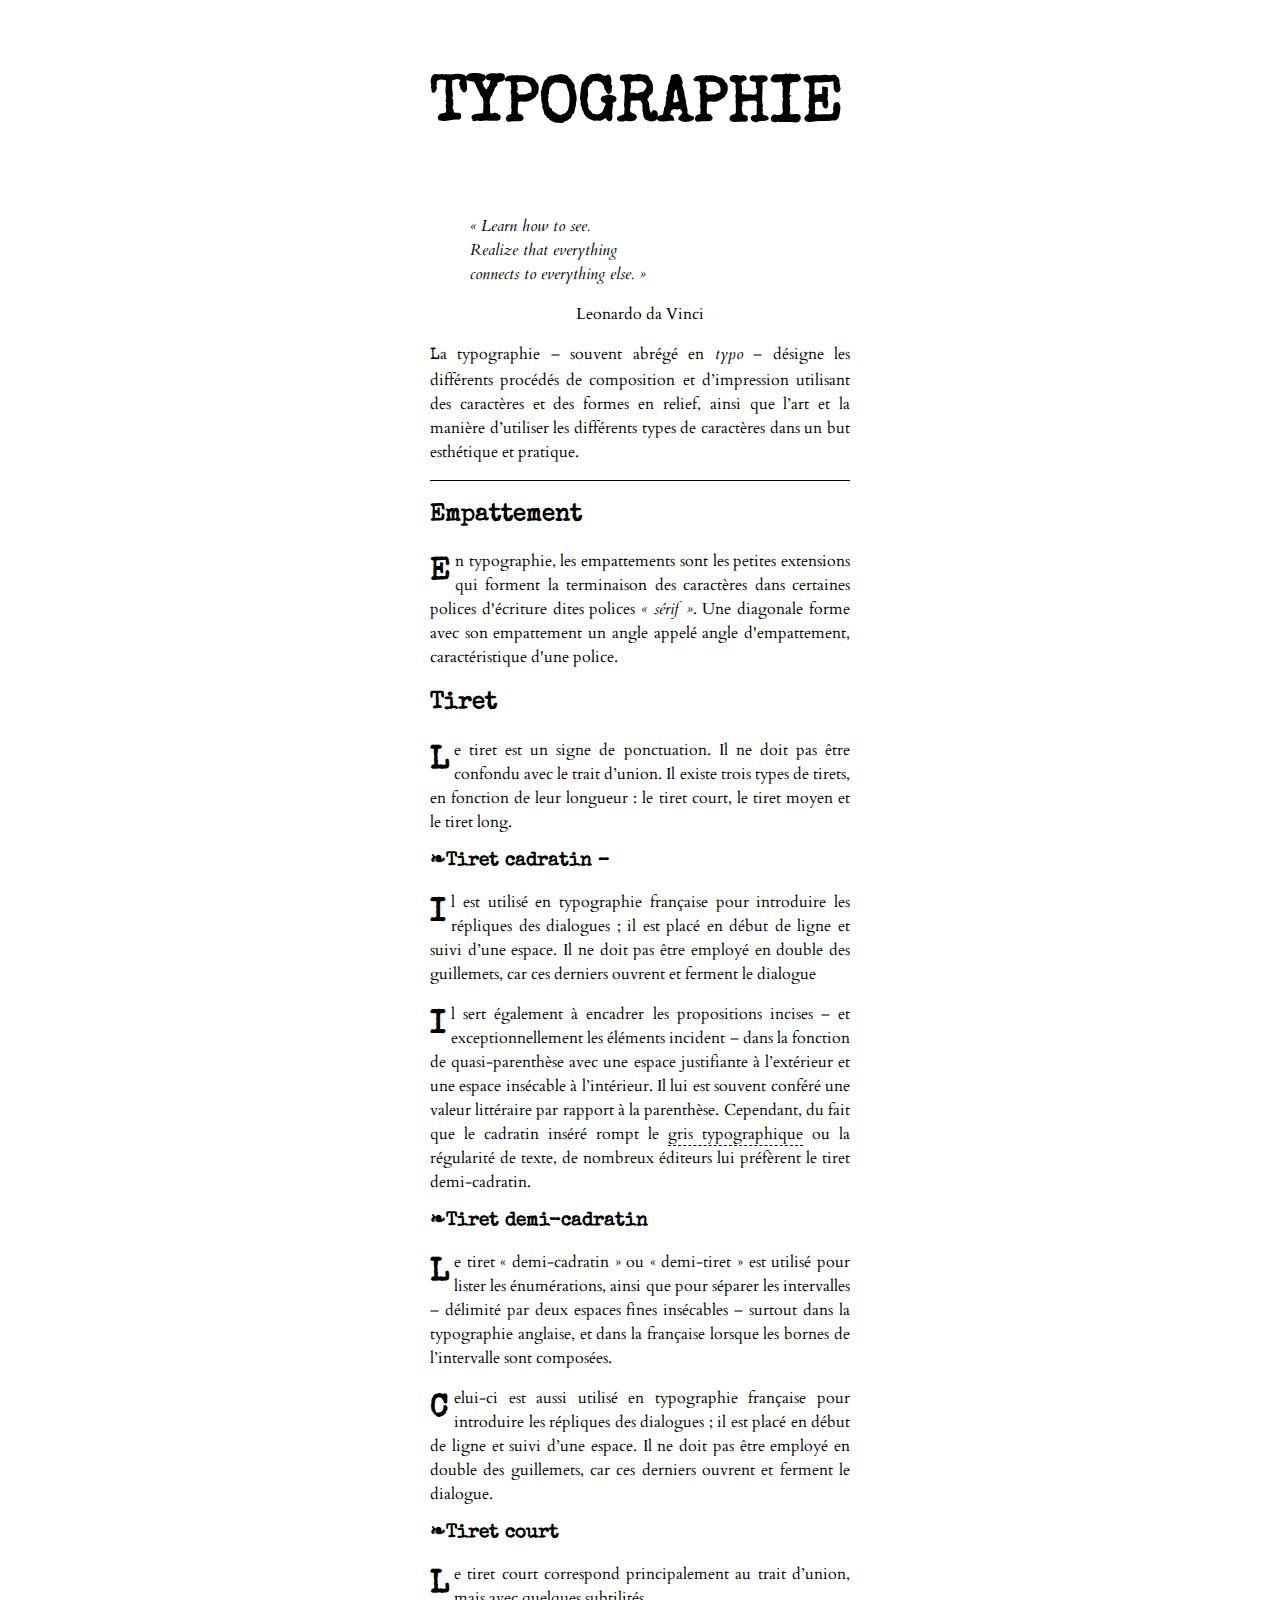
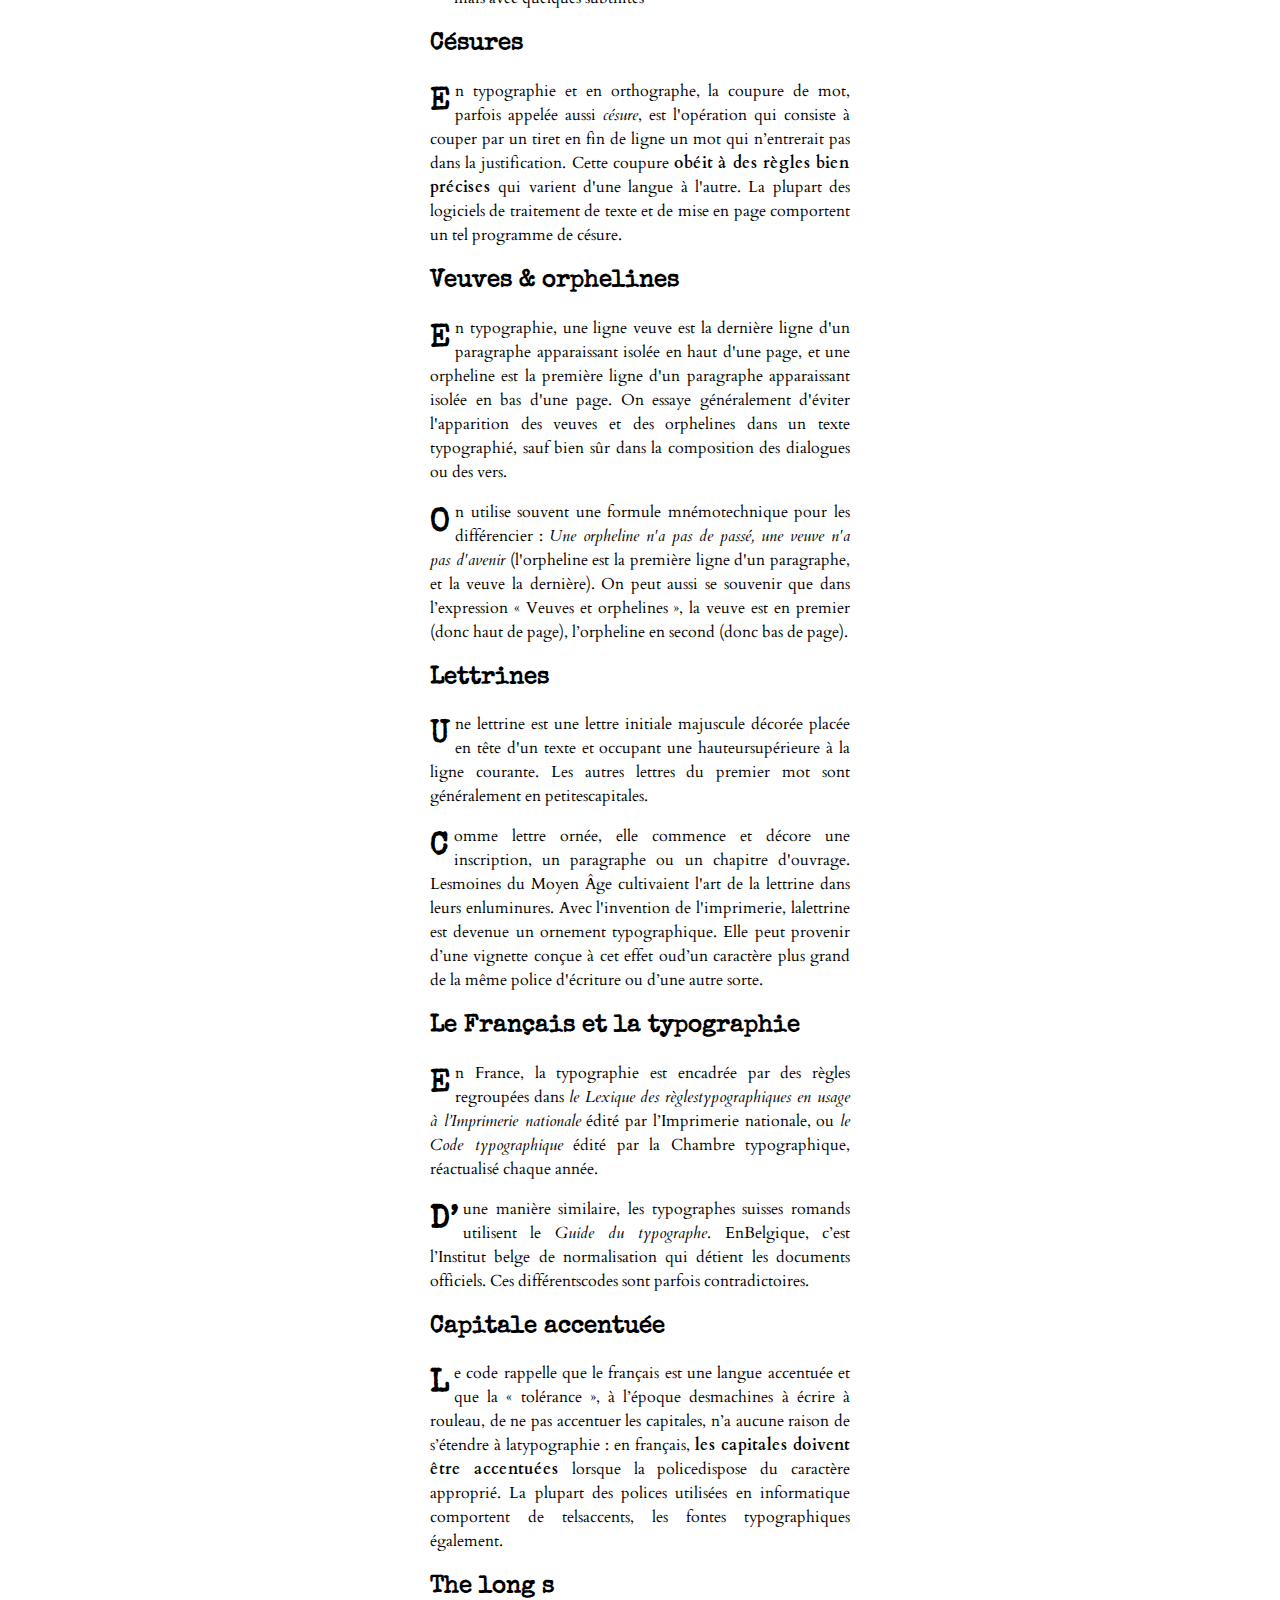
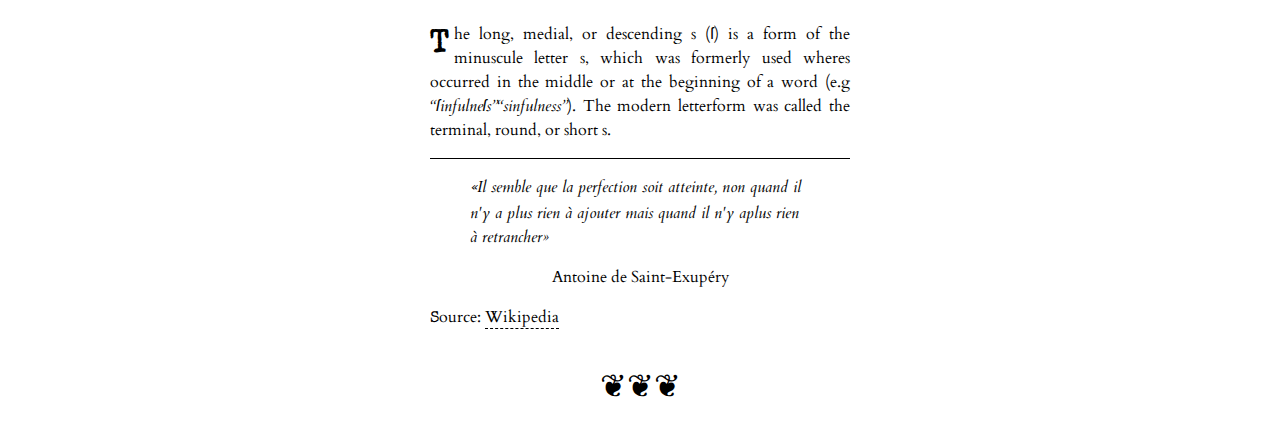
==== 2.Typographie/index.html @ c92e424c "exercices finaux module 1" ====
<!doctype html>
<html lang="fr">
<head>
    <meta charset="UTF-8">
    <title>Typographie</title>
    <link rel="stylesheet" href="./css/style.css">
</head>
<body>
    <header>
        <h1>Typographie</h1>
        <blockquote>
            <p lang="en">
                Learn how to see.<br>
                Realize that everything<br>
                connects to everything else.
            </p>        
            <cite>Leonardo da Vinci</cite>
        </blockquote>
        <p>La typographie – souvent abrégé en <em>typo</em> – désigne les différents procédés de composition et d’impression utilisant des caractères et des formes en relief, ainsi que l’art et la manière d’utiliser les différents types de caractères dans un but esthétique et pratique.</p>
    </header>
    <main>
        <h2>Empattement</h2>
        <p>En typographie, les empattements sont les petites extensions qui forment la terminaison des caractères dans certaines polices d'écriture dites polices <em>« sérif »</em>. Une diagonale forme avec son empattement un angle appelé angle d'empattement, caractéristique d'une police.</p>
        <h2>Tiret</h2>
        <p>Le tiret est un signe de ponctuation. Il ne doit pas être confondu avec le trait d’union. Il existe trois types de tirets, en fonction de leur longueur : le tiret court, le tiret moyen et le tiret long.</p>
        <h3>Tiret cadratin –</h3>
        <p>Il est utilisé en typographie française pour introduire les répliques des dialogues ; il est placé en début de ligne et suivi d’une espace. Il ne doit pas être employé en double des guillemets, car ces derniers ouvrent et ferment le dialogue</p>
        <p>Il sert également à encadrer les propositions incises – et exceptionnellement les éléments incident – dans la fonction de quasi-parenthèse avec une espace justifiante à l’extérieur et une espace insécable à l’intérieur. Il lui est souvent conféré une valeur littéraire par rapport à la parenthèse. Cependant, du fait que le cadratin inséré rompt le <a href="#">gris typographique</a> ou la régularité de texte, de nombreux éditeurs lui préfèrent le tiret demi-cadratin.</p>
        <h3>Tiret demi-cadratin</h3>
        <p>Le tiret « demi-cadratin » ou « demi-tiret » est utilisé pour lister les énumérations, ainsi que pour séparer les intervalles – délimité par deux espaces fines insécables – surtout dans la typographie anglaise, et dans la française lorsque les bornes de l’intervalle sont composées.</p>
        <p>Celui-ci est aussi utilisé en typographie française pour introduire les répliques des dialogues ; il est placé en début de ligne et suivi d’une espace. Il ne doit pas être employé en double des guillemets, car ces derniers ouvrent et ferment le dialogue.</p>
        <h3>Tiret court</h3>
        <p>Le tiret court correspond principalement au trait d’union, mais avec quelques subtilités</p>
        <h2>Césures</h2>
        <p>En typographie et en orthographe, la coupure de mot, parfois appelée aussi <em>césure</em>, est l'opération qui consiste à couper par un tiret en fin de ligne un mot qui n’entrerait pas dans la justification. Cette coupure <strong>obéit à des règles bien précises</strong> qui varient d'une langue à l'autre. La plupart des logiciels de traitement de texte et de mise en page comportent un tel programme de césure.</p>
        <h2>Veuves &amp; orphelines</h2>
        <p>En typographie, une ligne veuve est la dernière ligne d'un paragraphe apparaissant isolée en haut d'une page, et une orpheline est la première ligne d'un paragraphe apparaissant isolée en bas d'une page. On essaye généralement d'éviter l'apparition des veuves et des orphelines dans un texte typographié, sauf bien sûr dans la composition des dialogues ou des vers.</p>
        <p>On utilise souvent une formule mnémotechnique pour les différencier : <em>Une orpheline n'a pas de passé, une veuve n'a pas d'avenir</em> (l'orpheline est la première ligne d'un paragraphe, et la veuve la dernière). On peut aussi se souvenir que dans l’expression « Veuves et orphelines », la veuve est en premier (donc haut de page), l’orpheline en second (donc bas de page).</p>
        <h2>Lettrines</h2>
        <p>Une lettrine est une lettre initiale majuscule décorée placée en tête d'un texte et occupant une hauteursupérieure à la ligne courante. Les autres lettres du premier mot sont généralement en petitescapitales.</p>
        <p>Comme lettre ornée, elle commence et décore une inscription, un paragraphe ou un chapitre d'ouvrage. Lesmoines du Moyen Âge cultivaient l'art de la lettrine dans leurs enluminures. Avec l'invention de l'imprimerie, lalettrine est devenue un ornement typographique. Elle peut provenir d’une vignette conçue à cet effet oud’un caractère plus grand de la même police d'écriture ou d’une autre sorte.</p>
        <h2>Le Français et la typographie</h2>
        <p>En France, la typographie est encadrée par des règles regroupées dans <em>le Lexique des règlestypographiques en usage à l’Imprimerie nationale</em> édité par l’Imprimerie nationale, ou <em>le Code typographique</em> édité par la Chambre typographique, réactualisé chaque année.</p>
        <p>D’une manière similaire, les typographes suisses romands utilisent le <em>Guide du typographe</em>. EnBelgique, c’est l’Institut belge de normalisation qui détient les documents officiels. Ces différentscodes sont parfois contradictoires.</p>
        <h2>Capitale accentuée</h2>
        <p>Le code rappelle que le français est une langue accentuée et que la « tolérance », à l’époque desmachines à écrire à rouleau, de ne pas accentuer les capitales, n’a aucune raison de s’étendre à latypographie : en français, <strong>les capitales doivent être accentuées</strong> lorsque la policedispose du caractère approprié. La plupart des polices utilisées en informatique comportent de telsaccents, les fontes typographiques également.</p>
        <h2>The long s</h2>
        <p lang="en">The long, medial, or descending s (ſ) is a form of the minuscule letter s, which was formerly used wheres occurred in the middle or at the beginning of a word (e.g <em>“ſinfulneſs”“sinfulness”</em>). The modern letterform was called the terminal, round, or short s.</p>
    </main>
    <footer>
        <blockquote>
            <p>Il semble que la perfection soit atteinte, non quand il n'y a plus rien à ajouter mais quand il n'y aplus rien à retrancher</p>
            <cite>Antoine de Saint-Exupéry</cite>
        </blockquote>
        <p>Source: <a href="#">Wikipedia</a></p>
        <p>❦❦❦</p>
    </footer>
    
</body>
</html>
---- 2.Typographie/css/style.css ----
/*FONTS*/
@font-face {
    font-family:"cardo";
    font-weight:bold;
    src: url("../1.instruction/ressources/fonts/cardo/cardo-bold.woff") format("woff");
}
@font-face {
    font-family:"cardo";
    font-style:italic;
    src: url("../1.instruction/ressources/fonts/cardo/cardo-italic.woff") format("woff");
}
@font-face {
    font-family:"cardo";
    font-style:normal;
    src: url("../1.instruction/ressources/fonts/cardo/cardo-regular.woff") format("woff");
}
@font-face {
    font-family:"SpecialElite";
    src: url("../1.instruction/ressources/fonts/specialelite/SpecialElite.woff") format("woff");
}
/*GENERAL*/
body {
    max-width:420px;
    line-height:1.5;
    margin:auto;
    text-align:justify;
    font-family:cardo,sans-serif;
}
/*HEADER*/
header {
    border-bottom:1px solid black;
}
/*QUOTE*/
blockquote > p:before{
    content:"«";
}
blockquote > p:after{
    content:"»";
}
blockquote {
    font-style:italic;
    text-align:center; 
}
blockquote > p {
    text-align:left;
}
cite {
    font-style:normal;
}
/*MAIN*/
h1 {
    font-size:4em;
    line-height:2;
    text-transform:uppercase;
}
h2 {
    font-size:2.5;
    line-height:1.2;
}
h3 {
    font-size:1.5;
    line-height:1;
}
h1, h2, h3, p:first-letter {
    font-family:SpecialElite, sans-serif;
}
/*FOOTER*/
footer {
    border-top:1px solid black;
}
a {
    color:black;
    border-bottom:1px dashed black;
    text-decoration:none;
}
footer > p:last-child {
    text-align:center;
    font-size:2em;
}
/*CARACTERES SPECIAUX*/
h3:before {
    content:"❧";
}
main > p:first-letter {
    font-size:2em;
    font-weight:bold;
    padding-right:5px;
    float:left;
}
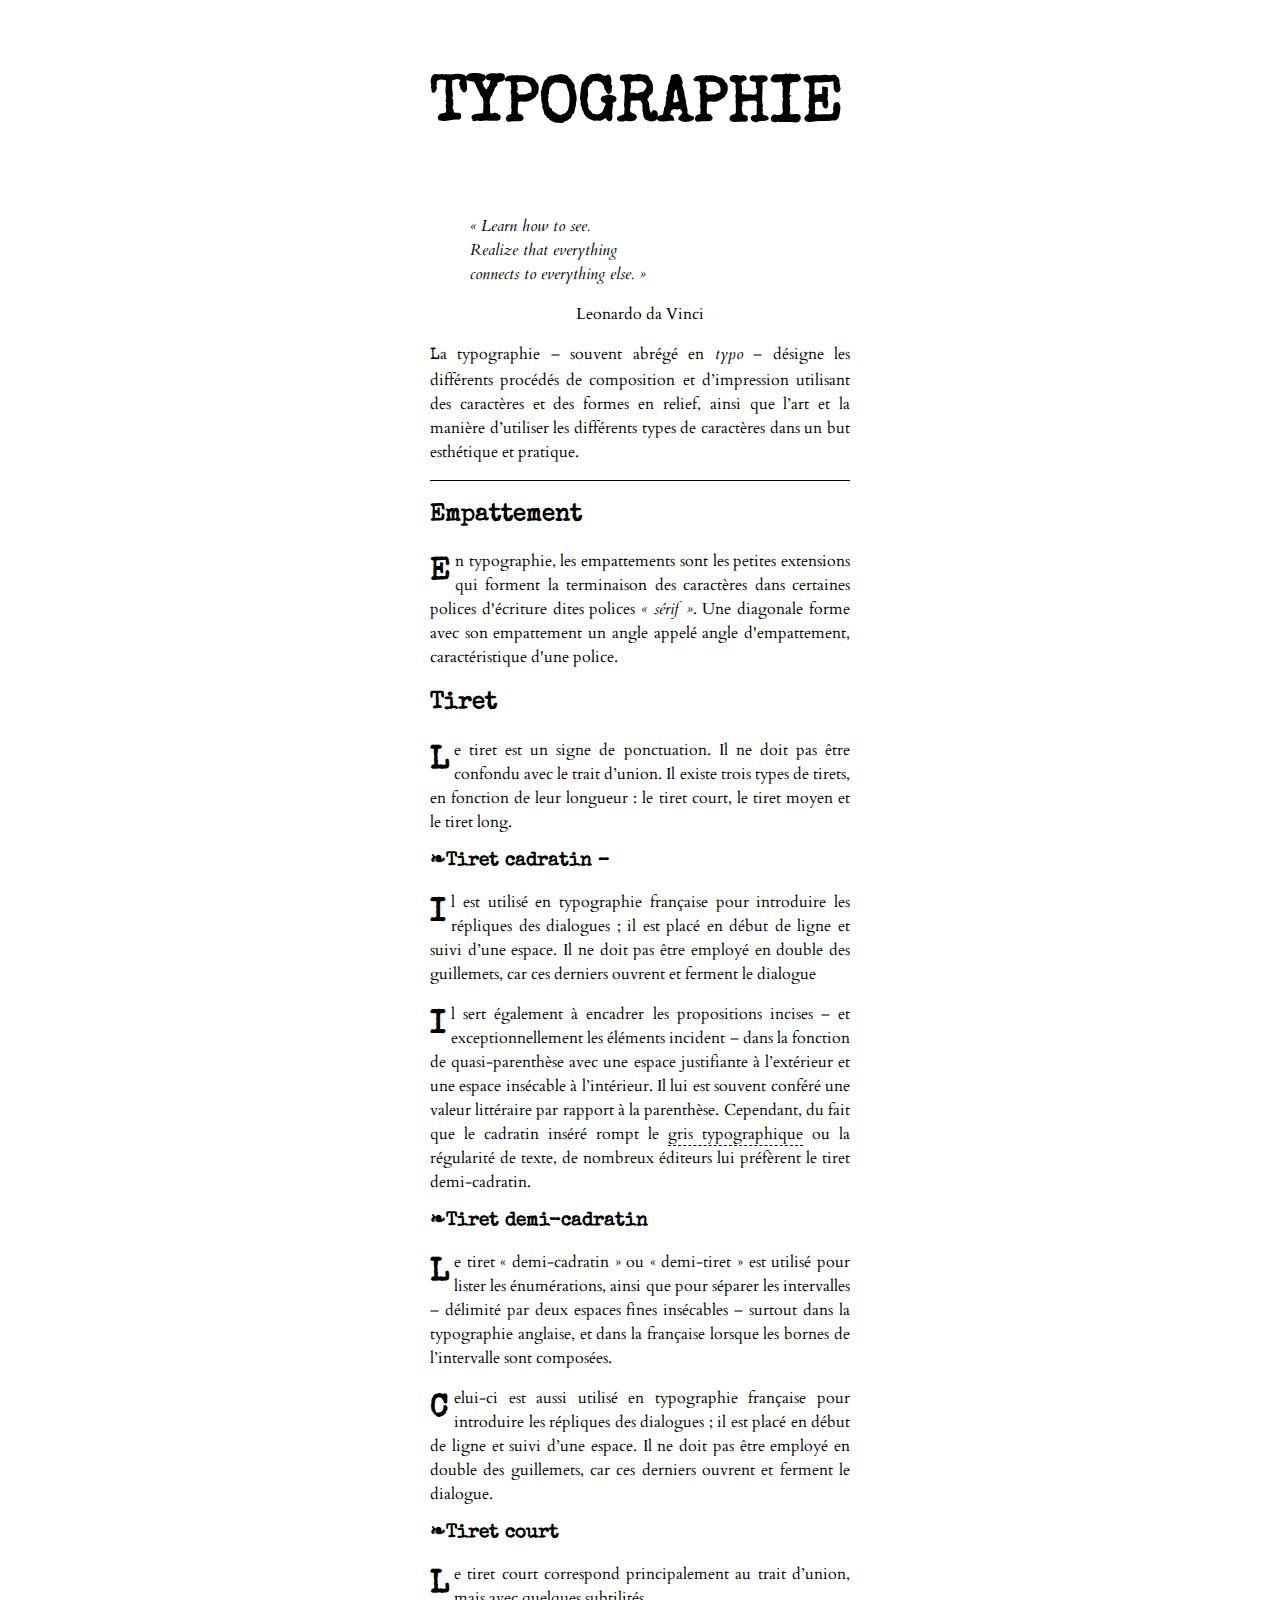
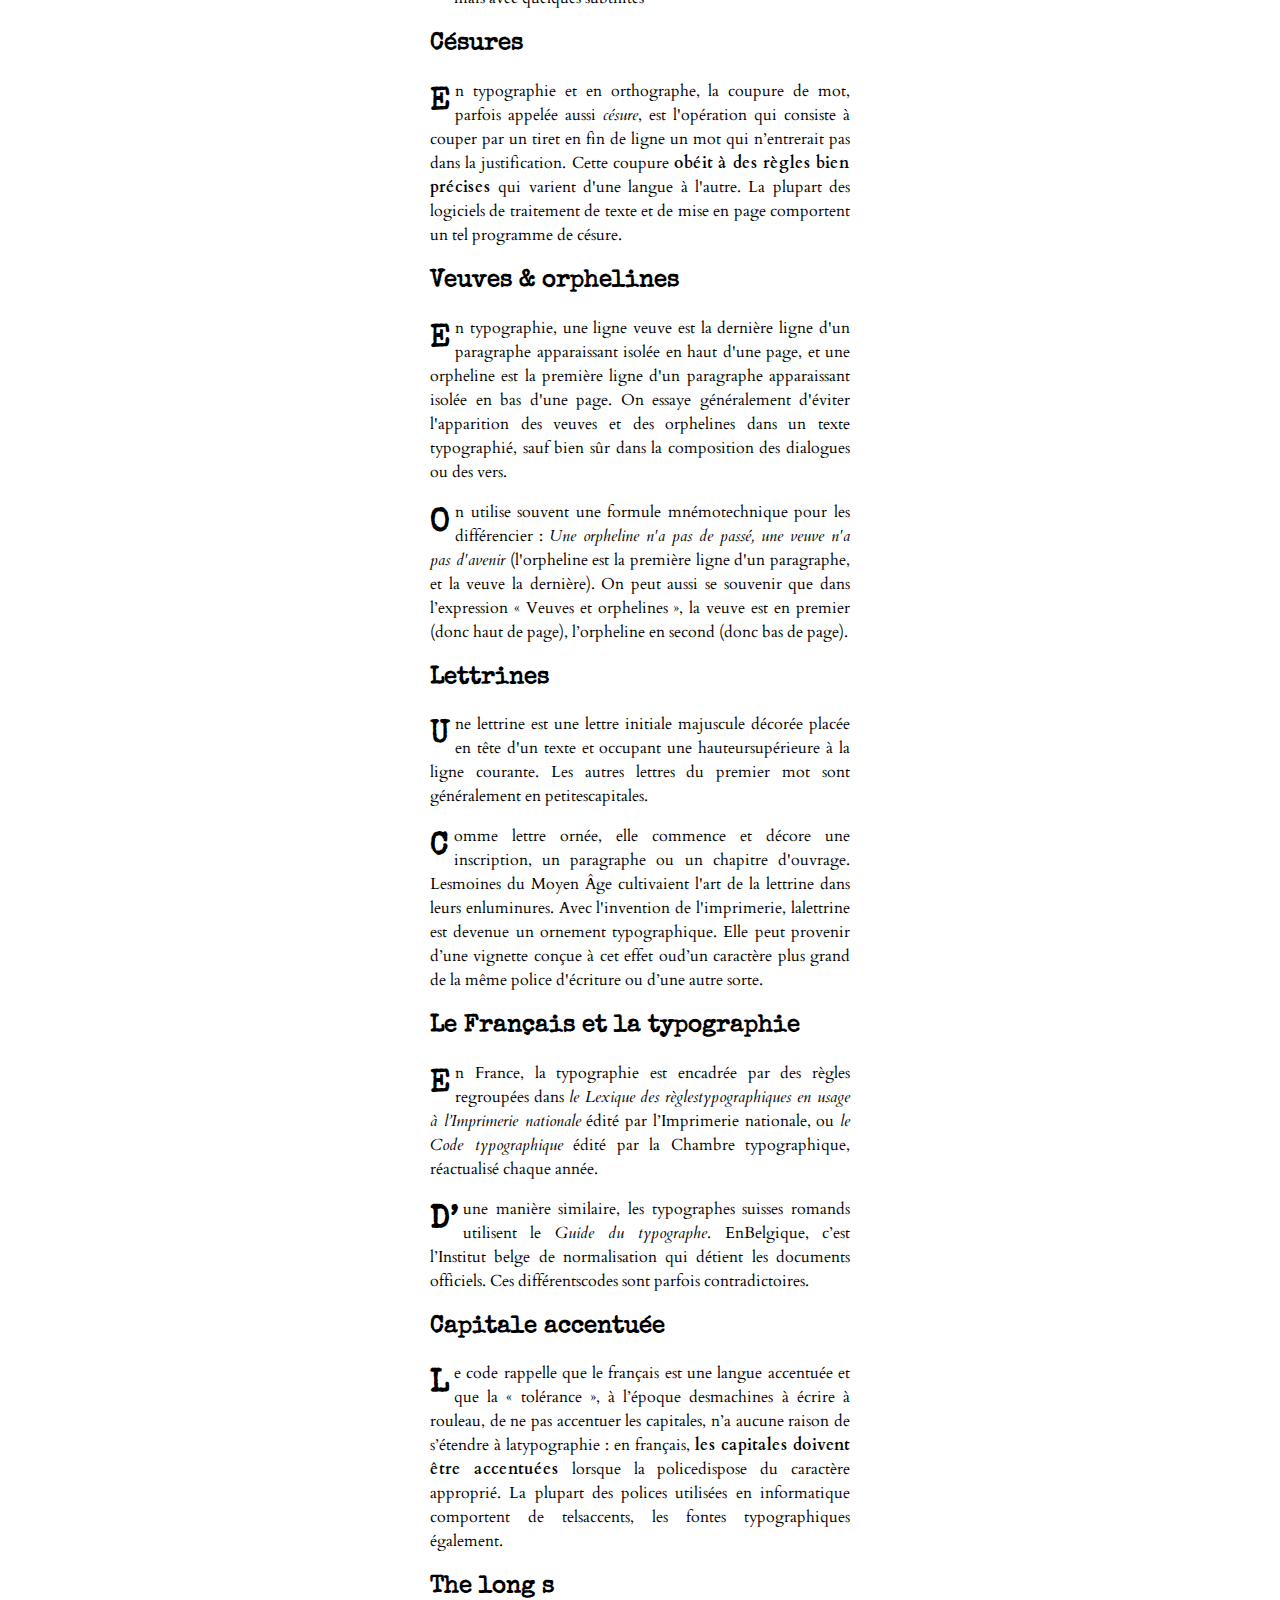
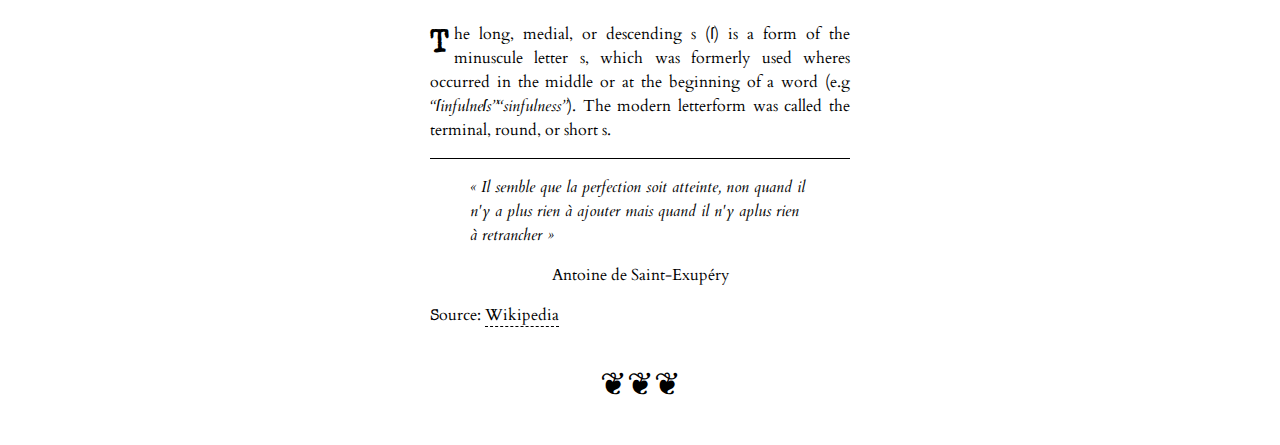
==== commit 26d1b2ac: "blockquote ajout espace" ====
--- a/2.Typographie/index.html
+++ b/2.Typographie/index.html
@@ -49,7 +49,9 @@
     </main>
     <footer>
         <blockquote>
-            <p>Il semble que la perfection soit atteinte, non quand il n'y a plus rien à ajouter mais quand il n'y aplus rien à retrancher</p>
+            <p>
+                Il semble que la perfection soit atteinte, non quand il n'y a plus rien à ajouter mais quand il n'y aplus rien à retrancher
+            </p>
             <cite>Antoine de Saint-Exupéry</cite>
         </blockquote>
         <p>Source: <a href="#">Wikipedia</a></p>
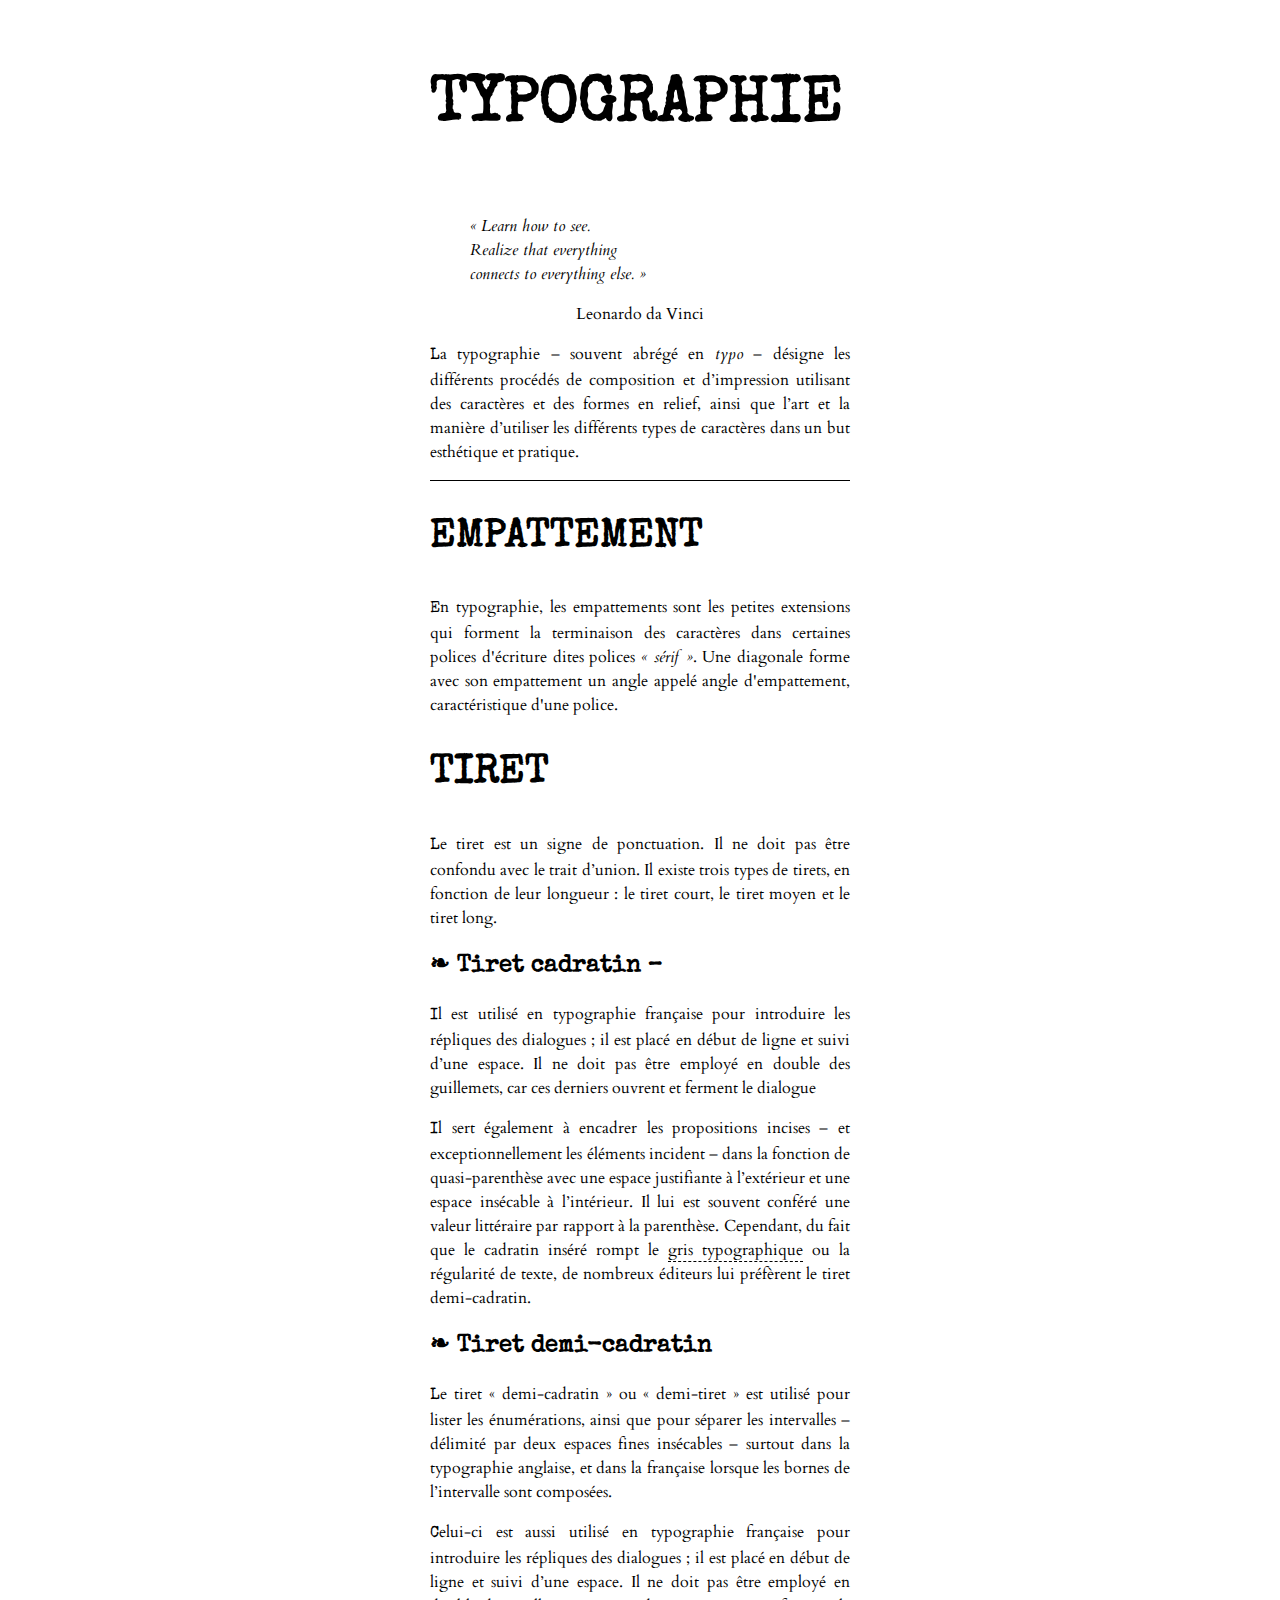
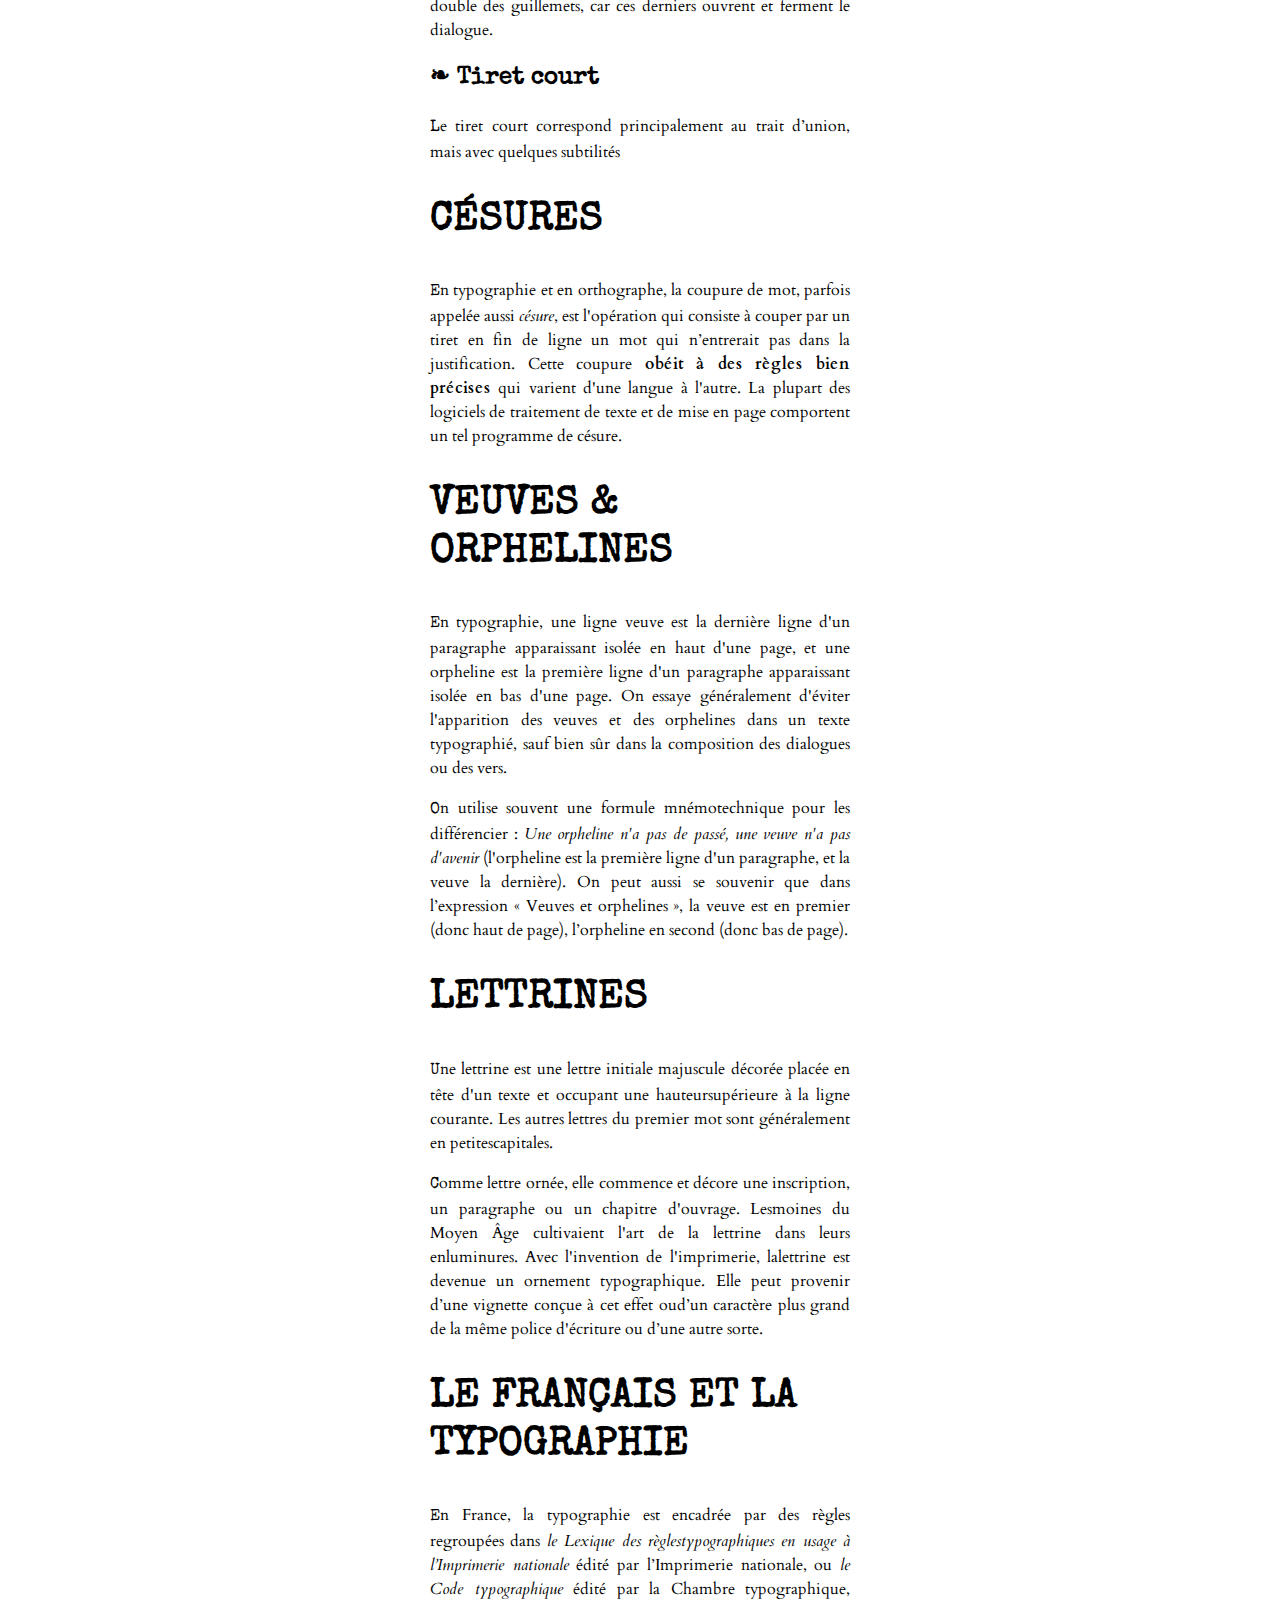
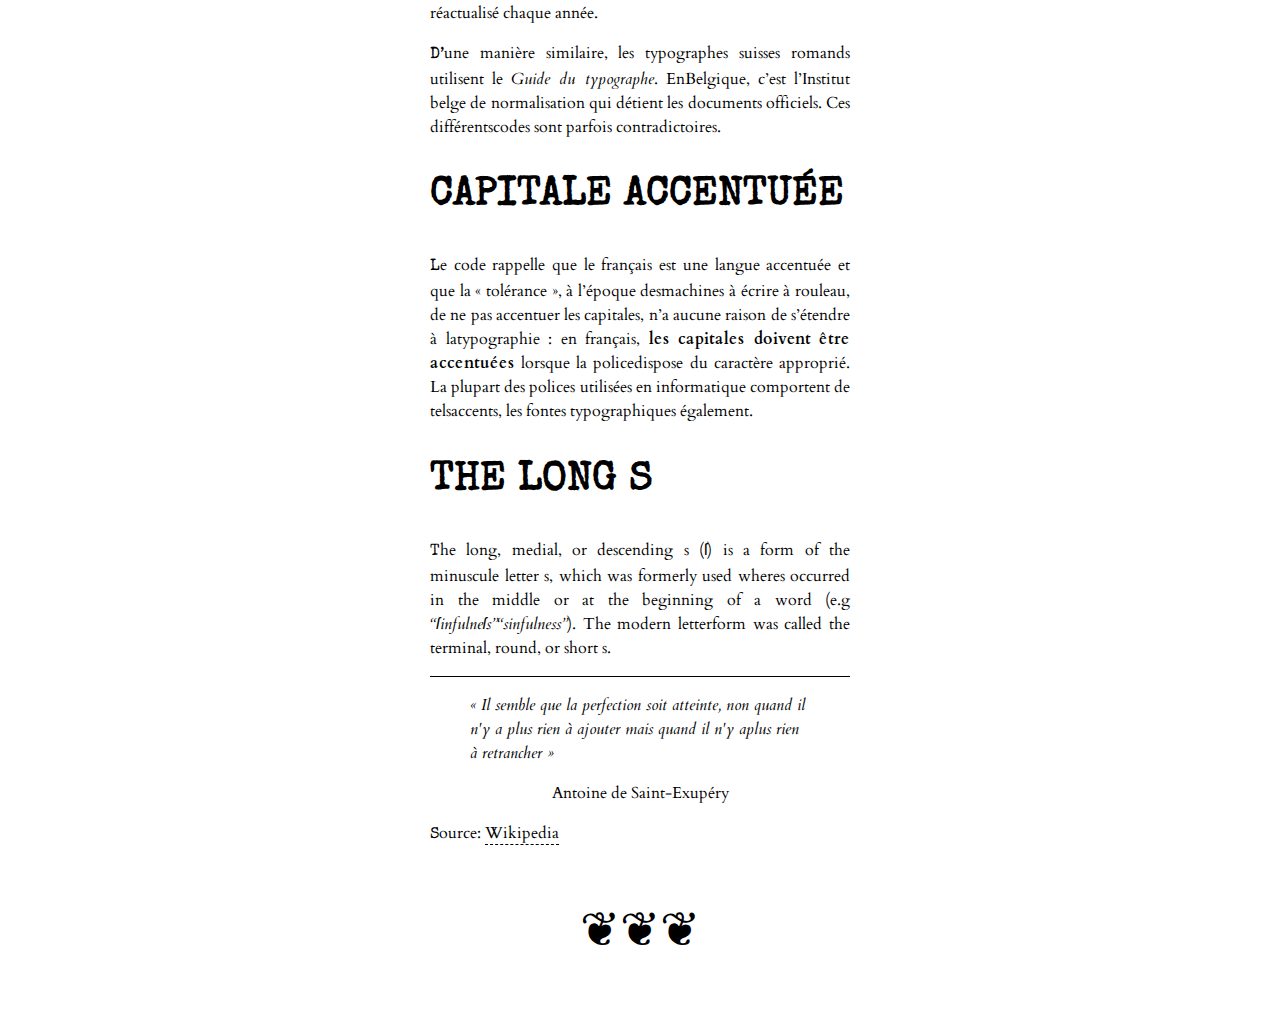
==== commit 343fa175: "correction" ====
--- a/2.Typographie/index.html
+++ b/2.Typographie/index.html
@@ -3,6 +3,7 @@
 <head>
     <meta charset="UTF-8">
     <title>Typographie</title>
+    <link rel="stylesheet" href="./css/normalize.css">
     <link rel="stylesheet" href="./css/style.css">
 </head>
 <body>
@@ -19,33 +20,65 @@
         <p>La typographie – souvent abrégé en <em>typo</em> – désigne les différents procédés de composition et d’impression utilisant des caractères et des formes en relief, ainsi que l’art et la manière d’utiliser les différents types de caractères dans un but esthétique et pratique.</p>
     </header>
     <main>
-        <h2>Empattement</h2>
-        <p>En typographie, les empattements sont les petites extensions qui forment la terminaison des caractères dans certaines polices d'écriture dites polices <em>« sérif »</em>. Une diagonale forme avec son empattement un angle appelé angle d'empattement, caractéristique d'une police.</p>
-        <h2>Tiret</h2>
-        <p>Le tiret est un signe de ponctuation. Il ne doit pas être confondu avec le trait d’union. Il existe trois types de tirets, en fonction de leur longueur : le tiret court, le tiret moyen et le tiret long.</p>
-        <h3>Tiret cadratin –</h3>
-        <p>Il est utilisé en typographie française pour introduire les répliques des dialogues ; il est placé en début de ligne et suivi d’une espace. Il ne doit pas être employé en double des guillemets, car ces derniers ouvrent et ferment le dialogue</p>
-        <p>Il sert également à encadrer les propositions incises – et exceptionnellement les éléments incident – dans la fonction de quasi-parenthèse avec une espace justifiante à l’extérieur et une espace insécable à l’intérieur. Il lui est souvent conféré une valeur littéraire par rapport à la parenthèse. Cependant, du fait que le cadratin inséré rompt le <a href="#">gris typographique</a> ou la régularité de texte, de nombreux éditeurs lui préfèrent le tiret demi-cadratin.</p>
-        <h3>Tiret demi-cadratin</h3>
-        <p>Le tiret « demi-cadratin » ou « demi-tiret » est utilisé pour lister les énumérations, ainsi que pour séparer les intervalles – délimité par deux espaces fines insécables – surtout dans la typographie anglaise, et dans la française lorsque les bornes de l’intervalle sont composées.</p>
-        <p>Celui-ci est aussi utilisé en typographie française pour introduire les répliques des dialogues ; il est placé en début de ligne et suivi d’une espace. Il ne doit pas être employé en double des guillemets, car ces derniers ouvrent et ferment le dialogue.</p>
-        <h3>Tiret court</h3>
-        <p>Le tiret court correspond principalement au trait d’union, mais avec quelques subtilités</p>
-        <h2>Césures</h2>
-        <p>En typographie et en orthographe, la coupure de mot, parfois appelée aussi <em>césure</em>, est l'opération qui consiste à couper par un tiret en fin de ligne un mot qui n’entrerait pas dans la justification. Cette coupure <strong>obéit à des règles bien précises</strong> qui varient d'une langue à l'autre. La plupart des logiciels de traitement de texte et de mise en page comportent un tel programme de césure.</p>
-        <h2>Veuves &amp; orphelines</h2>
-        <p>En typographie, une ligne veuve est la dernière ligne d'un paragraphe apparaissant isolée en haut d'une page, et une orpheline est la première ligne d'un paragraphe apparaissant isolée en bas d'une page. On essaye généralement d'éviter l'apparition des veuves et des orphelines dans un texte typographié, sauf bien sûr dans la composition des dialogues ou des vers.</p>
-        <p>On utilise souvent une formule mnémotechnique pour les différencier : <em>Une orpheline n'a pas de passé, une veuve n'a pas d'avenir</em> (l'orpheline est la première ligne d'un paragraphe, et la veuve la dernière). On peut aussi se souvenir que dans l’expression « Veuves et orphelines », la veuve est en premier (donc haut de page), l’orpheline en second (donc bas de page).</p>
-        <h2>Lettrines</h2>
-        <p>Une lettrine est une lettre initiale majuscule décorée placée en tête d'un texte et occupant une hauteursupérieure à la ligne courante. Les autres lettres du premier mot sont généralement en petitescapitales.</p>
-        <p>Comme lettre ornée, elle commence et décore une inscription, un paragraphe ou un chapitre d'ouvrage. Lesmoines du Moyen Âge cultivaient l'art de la lettrine dans leurs enluminures. Avec l'invention de l'imprimerie, lalettrine est devenue un ornement typographique. Elle peut provenir d’une vignette conçue à cet effet oud’un caractère plus grand de la même police d'écriture ou d’une autre sorte.</p>
-        <h2>Le Français et la typographie</h2>
-        <p>En France, la typographie est encadrée par des règles regroupées dans <em>le Lexique des règlestypographiques en usage à l’Imprimerie nationale</em> édité par l’Imprimerie nationale, ou <em>le Code typographique</em> édité par la Chambre typographique, réactualisé chaque année.</p>
-        <p>D’une manière similaire, les typographes suisses romands utilisent le <em>Guide du typographe</em>. EnBelgique, c’est l’Institut belge de normalisation qui détient les documents officiels. Ces différentscodes sont parfois contradictoires.</p>
-        <h2>Capitale accentuée</h2>
-        <p>Le code rappelle que le français est une langue accentuée et que la « tolérance », à l’époque desmachines à écrire à rouleau, de ne pas accentuer les capitales, n’a aucune raison de s’étendre à latypographie : en français, <strong>les capitales doivent être accentuées</strong> lorsque la policedispose du caractère approprié. La plupart des polices utilisées en informatique comportent de telsaccents, les fontes typographiques également.</p>
-        <h2>The long s</h2>
-        <p lang="en">The long, medial, or descending s (ſ) is a form of the minuscule letter s, which was formerly used wheres occurred in the middle or at the beginning of a word (e.g <em>“ſinfulneſs”“sinfulness”</em>). The modern letterform was called the terminal, round, or short s.</p>
+        <article>
+            <h2>Empattement</h2>
+            <p>En typographie, les empattements sont les petites extensions qui forment la terminaison des caractères dans certaines polices d'écriture dites polices <em>« sérif »</em>. Une diagonale forme avec son empattement un angle appelé angle d'empattement, caractéristique d'une police.</p>
+            
+        </article>
+        <article>
+                <h2>Tiret</h2>
+                <p>Le tiret est un signe de ponctuation. Il ne doit pas être confondu avec le trait d’union. Il existe trois types de tirets, en fonction de leur longueur : le tiret court, le tiret moyen et le tiret long.</p>
+            <section>
+                <h3>Tiret cadratin –</h3>
+                <p>Il est utilisé en typographie française pour introduire les répliques des dialogues ; il est placé en début de ligne et suivi d’une espace. Il ne doit pas être employé en double des guillemets, car ces derniers ouvrent et ferment le dialogue</p>
+                <p>Il sert également à encadrer les propositions incises – et exceptionnellement les éléments incident – dans la fonction de quasi-parenthèse avec une espace justifiante à l’extérieur et une espace insécable à l’intérieur. Il lui est souvent conféré une valeur littéraire par rapport à la parenthèse. Cependant, du fait que le cadratin inséré rompt le <a href="#">gris typographique</a> ou la régularité de texte, de nombreux éditeurs lui préfèrent le tiret demi-cadratin.</p>
+                
+            </section>
+            <section>
+                <h3>Tiret demi-cadratin</h3>
+                <p>Le tiret « demi-cadratin » ou « demi-tiret » est utilisé pour lister les énumérations, ainsi que pour séparer les intervalles – délimité par deux espaces fines insécables – surtout dans la typographie anglaise, et dans la française lorsque les bornes de l’intervalle sont composées.</p>
+                <p>Celui-ci est aussi utilisé en typographie française pour introduire les répliques des dialogues ; il est placé en début de ligne et suivi d’une espace. Il ne doit pas être employé en double des guillemets, car ces derniers ouvrent et ferment le dialogue.</p>
+                
+            </section>
+            <section>
+                <h3>Tiret court</h3>
+                <p>Le tiret court correspond principalement au trait d’union, mais avec quelques subtilités</p>
+                
+            </section>
+        </article>
+        <article>
+            <h2>Césures</h2>
+            <p>En typographie et en orthographe, la coupure de mot, parfois appelée aussi <em>césure</em>, est l'opération qui consiste à couper par un tiret en fin de ligne un mot qui n’entrerait pas dans la justification. Cette coupure <strong>obéit à des règles bien précises</strong> qui varient d'une langue à l'autre. La plupart des logiciels de traitement de texte et de mise en page comportent un tel programme de césure.</p>
+            
+        </article>
+        <article>
+            <h2>Veuves &amp; orphelines</h2>
+            <p>En typographie, une ligne veuve est la dernière ligne d'un paragraphe apparaissant isolée en haut d'une page, et une orpheline est la première ligne d'un paragraphe apparaissant isolée en bas d'une page. On essaye généralement d'éviter l'apparition des veuves et des orphelines dans un texte typographié, sauf bien sûr dans la composition des dialogues ou des vers.</p>
+            <p>On utilise souvent une formule mnémotechnique pour les différencier : <em>Une orpheline n'a pas de passé, une veuve n'a pas d'avenir</em> (l'orpheline est la première ligne d'un paragraphe, et la veuve la dernière). On peut aussi se souvenir que dans l’expression « Veuves et orphelines », la veuve est en premier (donc haut de page), l’orpheline en second (donc bas de page).</p>
+            
+        </article>
+        <article>
+            <h2>Lettrines</h2>
+            <p>Une lettrine est une lettre initiale majuscule décorée placée en tête d'un texte et occupant une hauteursupérieure à la ligne courante. Les autres lettres du premier mot sont généralement en petitescapitales.</p>
+            <p>Comme lettre ornée, elle commence et décore une inscription, un paragraphe ou un chapitre d'ouvrage. Lesmoines du Moyen Âge cultivaient l'art de la lettrine dans leurs enluminures. Avec l'invention de l'imprimerie, lalettrine est devenue un ornement typographique. Elle peut provenir d’une vignette conçue à cet effet oud’un caractère plus grand de la même police d'écriture ou d’une autre sorte.</p>
+            
+        </article>
+        <article>
+            <h2>Le Français et la typographie</h2>
+            <p>En France, la typographie est encadrée par des règles regroupées dans <em>le Lexique des règlestypographiques en usage à l’Imprimerie nationale</em> édité par l’Imprimerie nationale, ou <em>le Code typographique</em> édité par la Chambre typographique, réactualisé chaque année.</p>
+            <p>D’une manière similaire, les typographes suisses romands utilisent le <em>Guide du typographe</em>. EnBelgique, c’est l’Institut belge de normalisation qui détient les documents officiels. Ces différentscodes sont parfois contradictoires.</p>
+            
+        </article>
+        <article>
+            <h2>Capitale accentuée</h2>
+            <p>Le code rappelle que le français est une langue accentuée et que la « tolérance », à l’époque desmachines à écrire à rouleau, de ne pas accentuer les capitales, n’a aucune raison de s’étendre à latypographie : en français, <strong>les capitales doivent être accentuées</strong> lorsque la policedispose du caractère approprié. La plupart des polices utilisées en informatique comportent de telsaccents, les fontes typographiques également.</p>
+            
+        </article>
+        <article lang="en">
+            <h2>The long s</h2>
+            <p>The long, medial, or descending s (ſ) is a form of the minuscule letter s, which was formerly used wheres occurred in the middle or at the beginning of a word (e.g <em>“ſinfulneſs”“sinfulness”</em>). The modern letterform was called the terminal, round, or short s.</p>
+            
+        </article>
     </main>
     <footer>
         <blockquote>
--- a/2.Typographie/css/style.css
+++ b/2.Typographie/css/style.css
@@ -54,14 +54,16 @@
     text-transform:uppercase;
 }
 h2 {
-    font-size:2.5;
+    font-size:2.5em;
     line-height:1.2;
+    text-transform:uppercase;
+    text-align:left;
 }
 h3 {
-    font-size:1.5;
+    font-size:1.5em;
     line-height:1;
 }
-h1, h2, h3, p:first-letter {
+h1, h2, h3, p::first-letter {
     font-family:SpecialElite, sans-serif;
 }
 /*FOOTER*/
@@ -75,13 +77,13 @@
 }
 footer > p:last-child {
     text-align:center;
-    font-size:2em;
+    font-size:3em;
 }
 /*CARACTERES SPECIAUX*/
-h3:before {
-    content:"❧";
+h3::before {
+    content:"❧ ";
 }
-main > p:first-letter {
+main > p::first-letter {
     font-size:2em;
     font-weight:bold;
     padding-right:5px;
